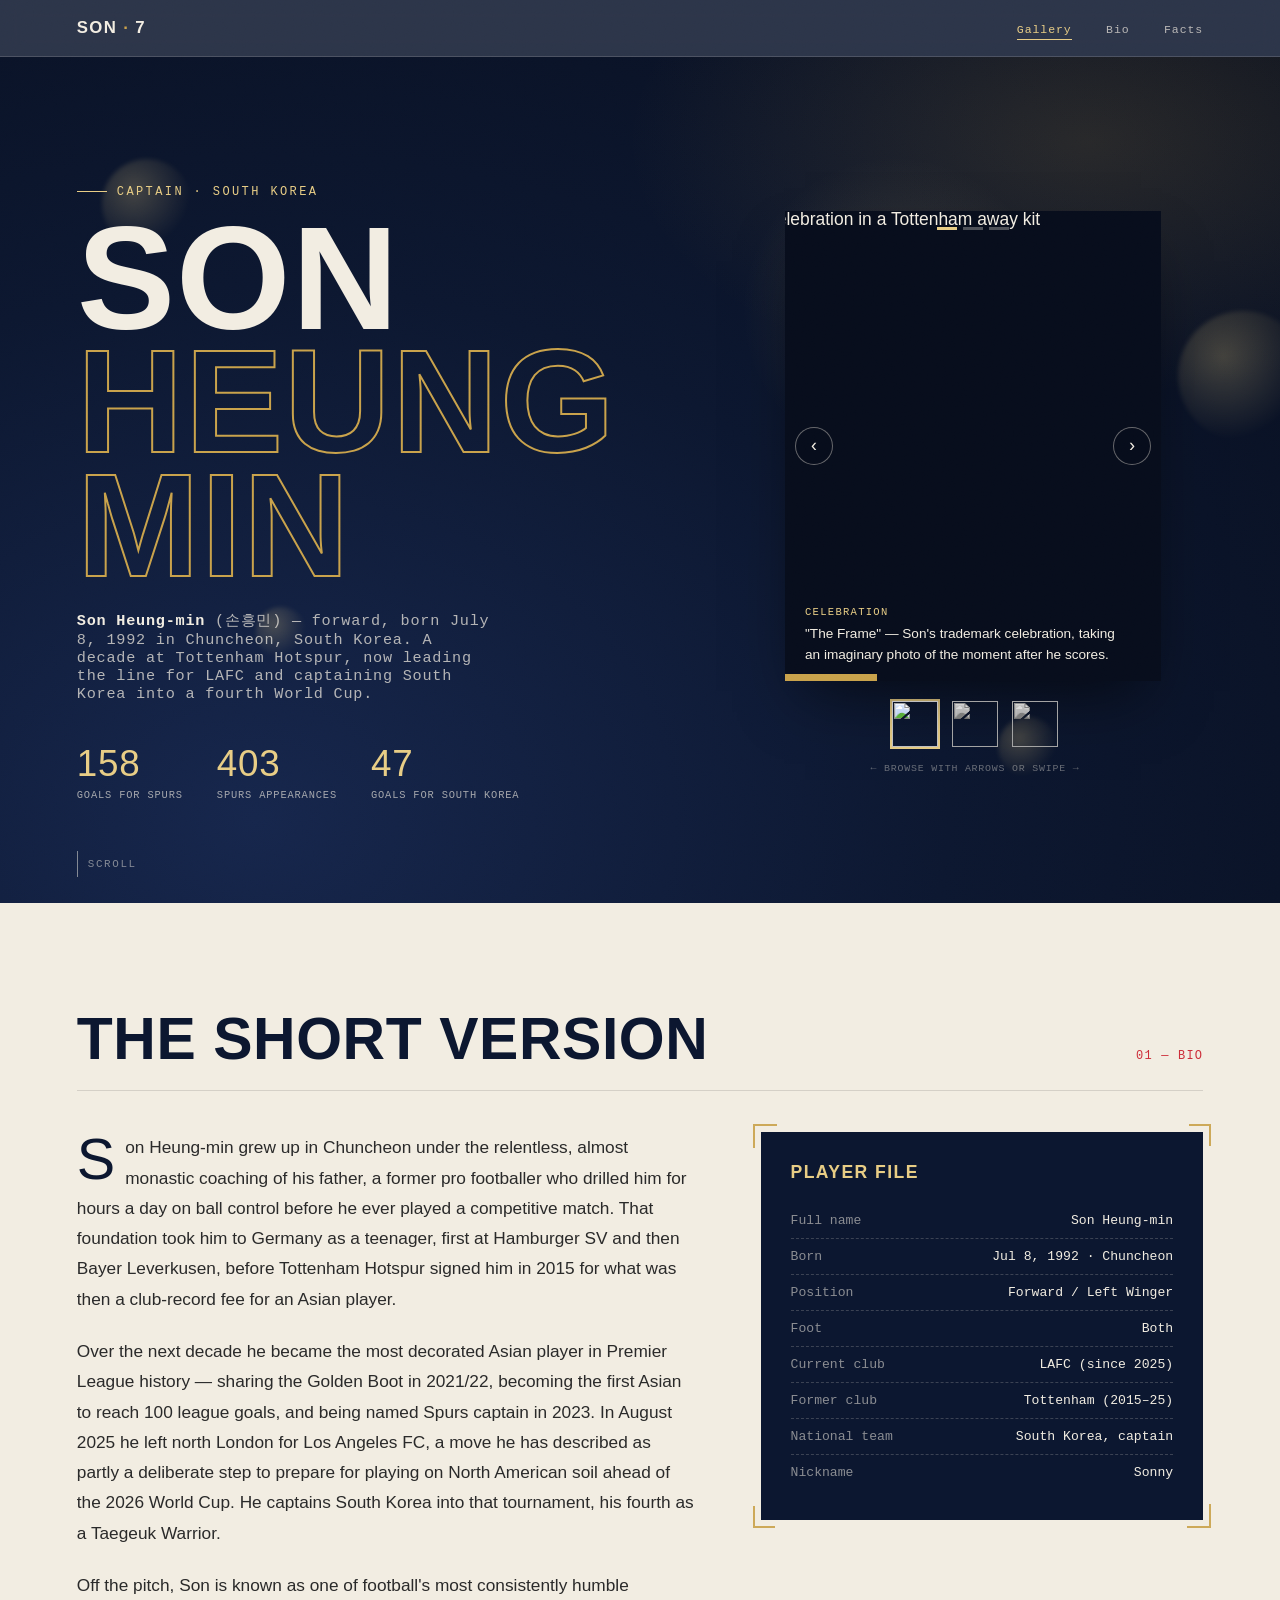
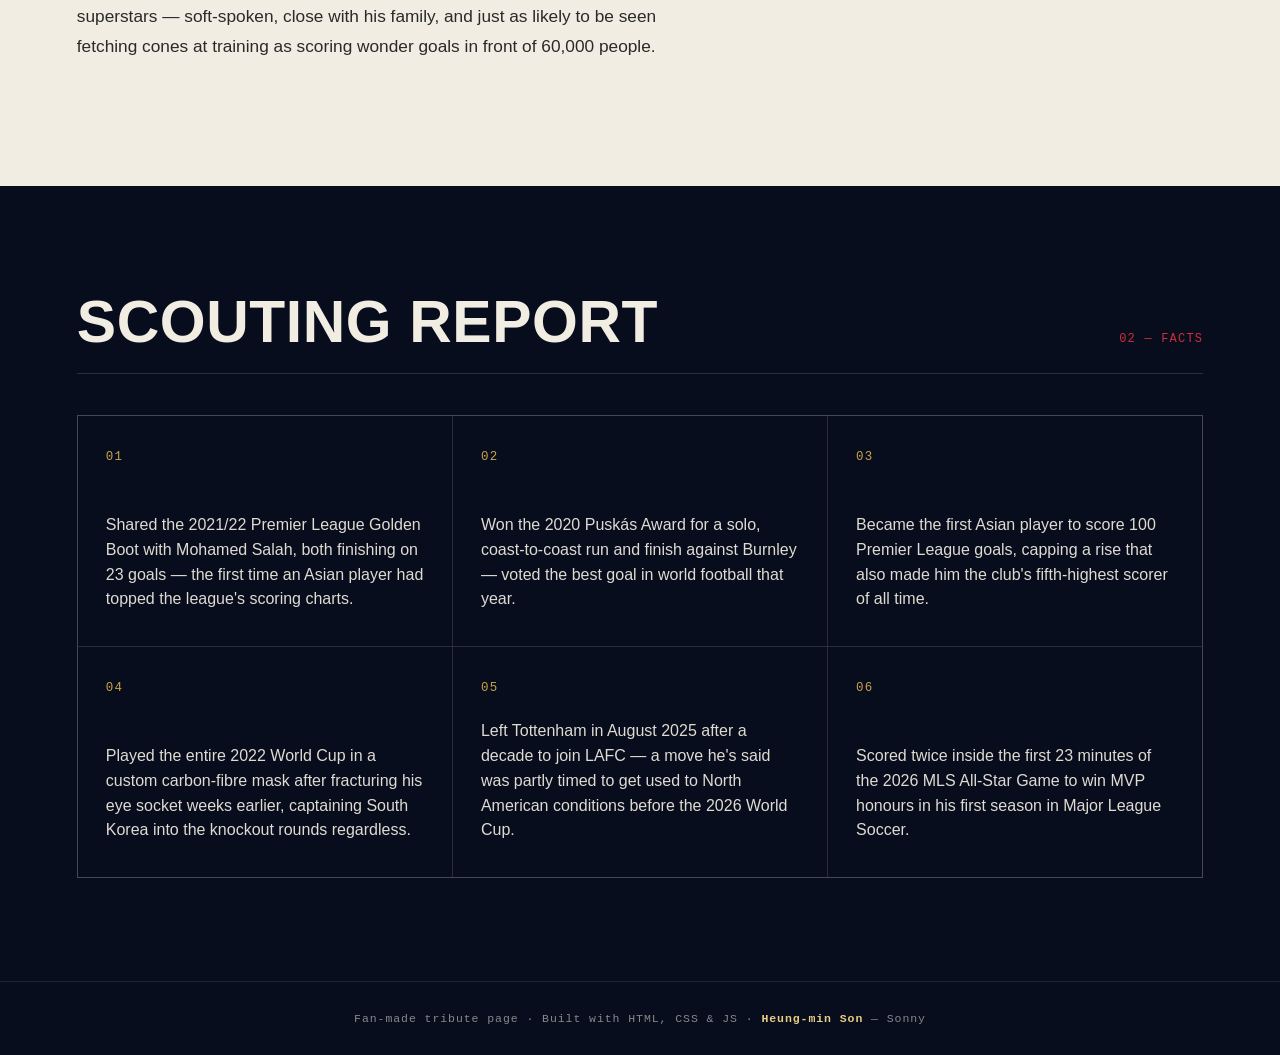
==== fanpage.html @ fafc3a37 "Add files via upload" ====
<!DOCTYPE html>
<html lang="en">
<head>
<meta charset="UTF-8">
<meta name="viewport" content="width=device-width, initial-scale=1.0">
<title>Son Heung-min — Sonny</title>
<style>
  :root{
    --navy: #0c1730;
    --navy-deep: #070d1c;
    --navy-mid: #101f42;
    --ink: #12131a;
    --cream: #f2ede2;
    --gold: #c9a24b;
    --gold-bright: #e8cd85;
    --red: #cd2e3a;
    --line: rgba(242,237,226,0.16);
    --ease: cubic-bezier(.22,.8,.28,1);
  }

  * { box-sizing: border-box; }
  html { scroll-behavior: smooth; }

  body{
    margin:0;
    background: var(--cream);
    color: var(--ink);
    font-family: -apple-system, BlinkMacSystemFont, 'Segoe UI', Roboto, Helvetica, Arial, sans-serif;
    -webkit-font-smoothing: antialiased;
    overflow-x: hidden;
  }

  h1, h2, h3{
    font-family: 'Arial Narrow', Arial, sans-serif;
    text-transform: uppercase;
    letter-spacing: 0.01em;
    margin: 0;
  }

  .display{ font-family: 'Arial Black', Impact, 'Haettenschweiler', sans-serif; }
  .mono{ font-family: 'Courier New', Courier, monospace; }

  a { color: inherit; }
  button{ font-family: inherit; }

  /* ---------- film grain (ties to the "photograph" theme) ---------- */
  .grain{
    position: fixed;
    inset: -60px;
    z-index: 200;
    pointer-events: none;
    opacity: 0.045;
    mix-blend-mode: overlay;
    background-image: url("data:image/svg+xml;utf8,<svg xmlns='http://www.w3.org/2000/svg' width='140' height='140'><filter id='n'><feTurbulence type='fractalNoise' baseFrequency='0.9' numOctaves='2' stitchTiles='stitch'/></filter><rect width='100%25' height='100%25' filter='url(%23n)'/></svg>");
    animation: grainShift 0.7s steps(4) infinite;
  }
  @keyframes grainShift{
    0%{ transform: translate(0,0); }
    25%{ transform: translate(-2%,1%); }
    50%{ transform: translate(1%,-2%); }
    75%{ transform: translate(-1%,2%); }
    100%{ transform: translate(0,0); }
  }

  /* ---------- scroll progress (touchline) ---------- */
  .progress{
    position: fixed;
    top: 0; left: 0;
    height: 3px;
    width: 0%;
    background: linear-gradient(90deg, var(--gold), var(--gold-bright));
    z-index: 300;
    transition: width .08s linear;
  }

  /* ---------- corner frame motif (signature element) ---------- */
  .framed{ position: relative; }
  .framed::before,
  .framed::after,
  .framed .fc-tr, .framed .fc-bl{
    content: "";
    position: absolute;
    width: 22px;
    height: 22px;
    border: 2px solid var(--gold);
    opacity: 0.9;
    transition: width .3s var(--ease), height .3s var(--ease), border-color .3s ease;
  }
  .framed::before{ top:-8px; left:-8px; border-right:none; border-bottom:none; }
  .framed::after{ bottom:-8px; right:-8px; border-left:none; border-top:none; }
  .framed .fc-tr{ top:-8px; right:-8px; border-left:none; border-bottom:none; }
  .framed .fc-bl{ bottom:-8px; left:-8px; border-right:none; border-top:none; }
  .framed:hover::before, .framed:hover::after,
  .framed:hover .fc-tr, .framed:hover .fc-bl{
    width: 30px; height: 30px; border-color: var(--gold-bright);
  }

  /* ---------- reveal-on-scroll ---------- */
  .reveal{
    opacity: 0;
    transform: translateY(28px);
    transition: opacity .8s var(--ease), transform .8s var(--ease);
  }
  .reveal.in-view{ opacity: 1; transform: translateY(0); }

  /* ---------- nav ---------- */
  .topnav{
    position: sticky;
    top: 0;
    z-index: 60;
    display: flex;
    justify-content: space-between;
    align-items: center;
    padding: 18px 6vw;
    background: rgba(12,23,48,0.86);
    backdrop-filter: blur(10px);
    color: var(--cream);
    border-bottom: 1px solid var(--line);
    transition: background .3s ease, padding .3s ease;
  }
  .topnav .brand{
    font-family:'Arial Narrow', Arial, sans-serif;
    font-weight: 600;
    font-size: 1.05rem;
    letter-spacing: 0.08em;
  }
  .brand .num{ color: var(--gold); }
  .topnav nav a{
    position: relative;
    text-decoration:none;
    font-family:'Courier New', Courier, monospace;
    font-size: 0.72rem;
    letter-spacing: 0.08em;
    margin-left: 30px;
    color: var(--cream);
    opacity: 0.7;
    padding-bottom: 4px;
    transition: opacity .2s;
  }
  .topnav nav a::after{
    content:"";
    position:absolute;
    left:0; bottom:0;
    width: 0%;
    height: 1px;
    background: var(--gold-bright);
    transition: width .25s var(--ease);
  }
  .topnav nav a:hover{ opacity: 1; }
  .topnav nav a:hover::after{ width: 100%; }
  .topnav nav a.active{ opacity: 1; color: var(--gold-bright); }
  .topnav nav a.active::after{ width: 100%; }

  /* ---------- hero ---------- */
  .hero{
    position: relative;
    background:
      radial-gradient(60% 50% at 85% 10%, rgba(201,162,75,0.16), transparent 60%),
      radial-gradient(120% 140% at 20% 90%, #16264c 0%, var(--navy) 45%, var(--navy-deep) 100%);
    color: var(--cream);
    padding: 6vw 6vw 4vw;
    overflow: hidden;
    min-height: 94vh;
    display: flex;
    align-items: center;
    perspective: 1000px;
  }
  .hero-spotlight{
    position: absolute;
    inset: 0;
    background: radial-gradient(280px circle at var(--mx,70%) var(--my,30%), rgba(232,205,133,0.14), transparent 55%);
    pointer-events: none;
    transition: background .1s linear;
  }
  .bokeh{
    position: absolute;
    border-radius: 50%;
    filter: blur(2px);
    background: radial-gradient(circle at 35% 35%, rgba(232,205,133,0.5), rgba(232,205,133,0) 70%);
    opacity: 0.5;
    animation: drift 14s ease-in-out infinite;
    pointer-events: none;
  }
  .bokeh.b1{ width: 90px; height: 90px; top: 12%; left: 8%; animation-duration: 16s; }
  .bokeh.b2{ width: 50px; height: 50px; top: 65%; left: 20%; animation-duration: 12s; animation-delay: -4s; }
  .bokeh.b3{ width: 130px; height: 130px; top: 30%; left: 92%; animation-duration: 20s; animation-delay: -8s; }
  .bokeh.b4{ width: 60px; height: 60px; top: 78%; left: 78%; animation-duration: 15s; animation-delay: -2s; }
  @keyframes drift{
    0%, 100%{ transform: translate(0,0); }
    50%{ transform: translate(18px, -24px); }
  }

  .hero-grid{
    position: relative;
    width: 100%;
    display: grid;
    grid-template-columns: 1.15fr 0.85fr;
    gap: 4vw;
    align-items: center;
    z-index: 2;
  }
  .eyebrow{
    font-family:'Courier New', Courier, monospace;
    font-size: 0.75rem;
    letter-spacing: 0.2em;
    color: var(--gold-bright);
    margin-bottom: 18px;
    display: flex;
    align-items: center;
    gap: 10px;
    opacity: 0;
    animation: fadeUp .7s var(--ease) .1s forwards;
  }
  .eyebrow::before{ content:""; width: 30px; height: 1px; background: var(--gold-bright); }

  .hero-title-wrap{ perspective: 800px; }
  .hero h1{
    font-family: 'Arial Black', Impact, 'Haettenschweiler', sans-serif;
    font-size: clamp(4.4rem, 11.5vw, 9.8rem);
    line-height: 0.84;
    letter-spacing: 0.01em;
    text-transform: uppercase;
    color: var(--cream);
  }
  .hero h1 .outline{ color: transparent; -webkit-text-stroke: 2px var(--gold); display:block; }
  .letter{
    display: inline-block;
    opacity: 0;
    transform: translateY(48px) rotateX(50deg);
    animation: riseIn .8s var(--ease) forwards;
    animation-delay: calc(var(--i) * 0.045s + 0.15s);
    transform-origin: bottom;
  }
  @keyframes riseIn{
    to{ opacity: 1; transform: translateY(0) rotateX(0); }
  }
  @keyframes fadeUp{
    from{ opacity:0; transform: translateY(16px); }
    to{ opacity:1; transform: translateY(0); }
  }

  .hero .full-name{
    margin-top: 22px;
    font-family:'Courier New', Courier, monospace;
    font-size: 0.95rem;
    letter-spacing: 0.05em;
    color: rgba(242,237,226,0.72);
    max-width: 46ch;
    opacity: 0;
    animation: fadeUp .7s var(--ease) .75s forwards;
  }
  .hero .full-name b{ color: var(--cream); font-weight: 600; }

  .hero-stats{
    display:flex;
    gap: 34px;
    margin-top: 40px;
    flex-wrap: wrap;
    opacity: 0;
    animation: fadeUp .7s var(--ease) .9s forwards;
  }
  .hero-stats div{ display:flex; flex-direction:column; }
  .hero-stats .n{
    font-family:'Arial Black', Impact, 'Haettenschweiler', sans-serif;
    font-size: 2.3rem;
    color: var(--gold-bright);
    letter-spacing: 0.02em;
  }
  .hero-stats .l{
    font-family:'Courier New', Courier, monospace;
    font-size: 0.65rem;
    letter-spacing: 0.08em;
    opacity: 0.65;
    margin-top: 4px;
  }

  /* ---------- hero interactive gallery (replaces the static frame) ---------- */
  .hero-gallery{
    position: relative;
    justify-self: center;
    width: 100%;
    max-width: 380px;
    opacity: 0;
    animation: fadeUp .9s var(--ease) .35s forwards;
    transition: transform .15s ease-out;
    transform-style: preserve-3d;
    will-change: transform;
  }
  .viewer{
    position: relative;
    background: var(--navy-deep);
    aspect-ratio: 4/5;
    max-height: 470px;
    overflow: hidden;
    box-shadow: 0 30px 60px -20px rgba(0,0,0,0.6);
  }
  .viewer img{
    position:absolute;
    inset:0;
    width:100%;
    height:100%;
    object-fit: cover;
    opacity: 0;
    transform: scale(1.12);
    transition: opacity .6s var(--ease), transform 8s linear;
  }
  .viewer img.active{ opacity: 1; transform: scale(1); }
  .viewer img.active.ken{ transform: scale(1.09); }
  .viewer-caption{
    position:absolute;
    left:0; right:0; bottom:0;
    padding: 18px 20px 16px;
    background: linear-gradient(to top, rgba(7,13,28,0.94), transparent);
    color: var(--cream);
  }
  .viewer-caption .vc-tag{ font-family:'Courier New', Courier, monospace; font-size: 0.66rem; letter-spacing: 0.12em; color: var(--gold-bright); text-transform: uppercase; display:block; opacity:0; transform: translateY(6px); transition: opacity .4s ease, transform .4s ease; }
  .viewer-caption p{ margin: 6px 0 0; font-size: 0.85rem; max-width: 42ch; line-height: 1.5; opacity:0; transform: translateY(6px); transition: opacity .4s ease .05s, transform .4s ease .05s; }
  .viewer-caption.show .vc-tag, .viewer-caption.show p{ opacity:1; transform: translateY(0); }
  .viewer-nav{ position:absolute; top: 50%; transform: translateY(-50%); width: 100%; display:flex; justify-content: space-between; padding: 0 10px; pointer-events:none; }
  .viewer-nav button{
    pointer-events:all; width: 38px; height: 38px; border-radius: 50%;
    border: 1px solid rgba(242,237,226,0.4); background: rgba(7,13,28,0.45); color: var(--cream);
    font-family:'Courier New', Courier, monospace; cursor: pointer; font-size: 1.1rem;
    transition: background .25s ease, border-color .25s ease, transform .25s var(--ease);
  }
  .viewer-nav button:hover{ background: var(--gold); border-color: var(--gold); color: var(--navy-deep); transform: scale(1.08); }
  .viewer-nav button:active{ transform: scale(0.94); }

  .progress-dots{ position:absolute; top: 16px; left: 50%; transform: translateX(-50%); display:flex; gap: 6px; z-index: 3; }
  .progress-dots span{ width: 20px; height: 3px; background: rgba(242,237,226,0.3); overflow:hidden; position:relative; }
  .progress-dots span::after{ content:""; position:absolute; inset:0; background: var(--gold-bright); transform: scaleX(0); transform-origin: left; transition: transform .3s ease; }
  .progress-dots span.active::after{ transform: scaleX(1); }

  .hero-tag{
    position:absolute;
    bottom: -16px;
    left: -8px;
    background: var(--gold);
    color: var(--navy-deep);
    font-family:'Courier New', Courier, monospace;
    font-size: 0.62rem;
    letter-spacing: 0.06em;
    padding: 6px 11px;
    font-weight: 600;
    z-index: 3;
  }

  .thumb-rail{ display:flex; flex-direction: row; justify-content:center; gap: 10px; margin-top: 18px; }
  .thumb{
    padding: 0;
    border: 2px solid transparent;
    background: none;
    cursor: pointer;
    line-height: 0;
    transition: border-color .25s ease, transform .25s var(--ease);
  }
  .thumb:hover{ transform: translateY(-2px); }
  .thumb img{ width: 46px; height: 46px; object-fit: cover; display:block; filter: grayscale(1) brightness(0.85); transition: filter .3s ease; }
  .thumb.active{ border-color: var(--gold-bright); }
  .thumb.active img{ filter: grayscale(0) brightness(1); }

  .gallery-hint{
    margin-top: 14px;
    text-align:center;
    font-family:'Courier New', Courier, monospace;
    font-size: 0.62rem;
    letter-spacing: 0.08em;
    color: rgba(242,237,226,0.4);
  }
  .gallery-hint .arrow{ display:inline-block; animation: nudge 1.6s ease-in-out infinite; }
  @keyframes nudge{ 0%,100%{ transform: translateX(0);} 50%{ transform: translateX(5px);} }

  .scroll-cue{
    position:absolute;
    left: 6vw;
    bottom: 26px;
    font-family:'Courier New', Courier, monospace;
    font-size: 0.68rem;
    letter-spacing: 0.15em;
    color: rgba(242,237,226,0.5);
    display:flex;
    align-items:center;
    gap:10px;
    z-index: 2;
  }
  .scroll-cue .bar{ width: 1px; height: 26px; background: rgba(242,237,226,0.5); animation: cue 1.8s ease-in-out infinite; }
  @keyframes cue{
    0%,100%{ transform: scaleY(0.4); opacity: 0.3; transform-origin: top;}
    50%{ transform: scaleY(1); opacity: 0.9; transform-origin: top;}
  }

  /* ---------- section shell ---------- */
  section{ padding: 8vw 6vw; }
  .section-head{
    display:flex;
    align-items:baseline;
    justify-content: space-between;
    margin-bottom: 3.2vw;
    border-bottom: 1px solid rgba(0,0,0,0.12);
    padding-bottom: 18px;
    flex-wrap: wrap;
    gap: 10px;
  }
  .section-head h2{
    font-family: 'Arial Black', Impact, 'Haettenschweiler', sans-serif;
    font-size: clamp(2.2rem, 4.6vw, 3.8rem);
    color: var(--navy);
    letter-spacing: 0.01em;
  }
  .section-index{
    font-family:'Courier New', Courier, monospace;
    font-size: 0.75rem;
    color: var(--red);
    letter-spacing: 0.1em;
  }

  /* ---------- bio ---------- */
  .bio{ background: var(--cream); }
  .bio-grid{ display:grid; grid-template-columns: 1.4fr 1fr; gap: 5vw; }
  .bio-copy p{ font-size: 1.08rem; line-height: 1.75; color: #2a2a2a; margin: 0 0 1.3em; }
  .bio-copy p:first-of-type::first-letter{
    font-family:'Arial Black', Impact, 'Haettenschweiler', sans-serif;
    font-size: 3.6rem;
    float: left;
    line-height: 0.75;
    padding-right: 10px;
    padding-top: 6px;
    color: var(--navy);
  }
  .id-card{
    background: var(--navy);
    color: var(--cream);
    padding: 30px;
    align-self: start;
    font-family:'Courier New', Courier, monospace;
    transition: transform .35s var(--ease), box-shadow .35s var(--ease);
  }
  .id-card:hover{ transform: translateY(-4px); box-shadow: 0 24px 40px -20px rgba(12,23,48,0.5); }
  .id-card h3{ font-family:'Arial Narrow', Arial, sans-serif; color: var(--gold-bright); font-size: 1.1rem; margin-bottom: 20px; letter-spacing: 0.08em; }
  .id-row{ display:flex; justify-content: space-between; padding: 10px 0; border-bottom: 1px dashed rgba(242,237,226,0.2); font-size: 0.82rem; transition: padding-left .2s ease; }
  .id-row:hover{ padding-left: 6px; }
  .id-row:last-child{ border-bottom:none; }
  .id-row span:first-child{ opacity: 0.55; }
  .id-row span:last-child{ text-align:right; }

  /* ---------- facts ---------- */
  .facts{ background: var(--navy-deep); color: var(--cream); }
  .facts .section-head{ border-bottom-color: rgba(242,237,226,0.15); }
  .facts .section-head h2{ color: var(--cream); }
  .fact-grid{ display:grid; grid-template-columns: repeat(3, 1fr); gap: 1px; background: rgba(242,237,226,0.14); border: 1px solid rgba(242,237,226,0.14); }
  .fact-card{
    position: relative;
    background: var(--navy-deep);
    padding: 34px 28px;
    min-height: 230px;
    display:flex;
    flex-direction: column;
    justify-content: space-between;
    transition: background .35s ease, transform .35s var(--ease);
    overflow: hidden;
  }
  .fact-card::before{
    content:"";
    position:absolute;
    inset: 0;
    background: radial-gradient(220px circle at var(--fx,50%) var(--fy,50%), rgba(201,162,75,0.14), transparent 60%);
    opacity: 0;
    transition: opacity .3s ease;
  }
  .fact-card:hover{ background: #0f1c3c; transform: translateY(-6px); }
  .fact-card:hover::before{ opacity: 1; }
  .fact-card .fnum{ font-family:'Courier New', Courier, monospace; color: var(--gold); font-size: 0.78rem; letter-spacing: 0.1em; position:relative; }
  .fact-card p{ font-size: 1rem; line-height: 1.55; margin: 18px 0 0; color: rgba(242,237,226,0.92); position:relative; }

  /* ---------- footer ---------- */
  footer{ background: var(--navy-deep); color: rgba(242,237,226,0.55); text-align:center; padding: 30px 6vw; font-family:'Courier New', Courier, monospace; font-size: 0.72rem; letter-spacing: 0.08em; border-top: 1px solid rgba(242,237,226,0.1); }
  footer b{ color: var(--gold-bright); }

  /* ---------- responsive ---------- */
  @media (max-width: 900px){
    .hero-grid{ grid-template-columns: 1fr; }
    .hero-gallery{ order: -1; max-width: 320px; }
    .bio-grid{ grid-template-columns: 1fr; }
    .fact-grid{ grid-template-columns: 1fr; }
    .topnav nav{ display:none; }
  }

  @media (prefers-reduced-motion: reduce){
    *{ animation: none !important; transition: none !important; }
    .letter, .eyebrow, .full-name, .hero-stats, .hero-gallery{ opacity: 1 !important; transform: none !important; }
    .grain{ display: none; }
  }

  :focus-visible{ outline: 2px solid var(--gold); outline-offset: 3px; }
</style>
</head>
<body>

<div class="grain" aria-hidden="true"></div>
<div class="progress" id="progressBar" aria-hidden="true"></div>

<div class="topnav">
  <div class="brand">SON <span class="num">·</span> 7</div>
  <nav>
    <a href="#hero" data-section="hero">Gallery</a>
    <a href="#bio" data-section="bio">Bio</a>
    <a href="#facts" data-section="facts">Facts</a>
  </nav>
</div>

<header class="hero" id="hero">
  <div class="hero-spotlight" id="spotlight"></div>
  <div class="bokeh b1"></div>
  <div class="bokeh b2"></div>
  <div class="bokeh b3"></div>
  <div class="bokeh b4"></div>

  <div class="hero-grid">
    <div>
      <div class="eyebrow">CAPTAIN · SOUTH KOREA</div>
      <div class="hero-title-wrap">
        <h1>
          <span class="line1" id="line1"></span>
          <span class="outline line2" id="line2"></span>
        </h1>
      </div>
      <p class="full-name"><b>Son Heung-min</b> (손흥민) — forward, born July 8, 1992 in Chuncheon, South Korea. A decade at Tottenham Hotspur, now leading the line for LAFC and captaining South Korea into a fourth World Cup.</p>
      <div class="hero-stats">
        <div><span class="n mono" data-count="169">0</span><span class="l">GOALS FOR SPURS</span></div>
        <div><span class="n mono" data-count="431">0</span><span class="l">SPURS APPEARANCES</span></div>
        <div><span class="n mono" data-count="51">0</span><span class="l">GOALS FOR SOUTH KOREA</span></div>
      </div>
    </div>

    <div class="hero-gallery" id="heroPhoto">
      <div class="viewer framed" id="viewer">
        <span class="fc-tr"></span><span class="fc-bl"></span>
        <div class="progress-dots" id="dots">
          <span class="active"></span><span></span><span></span>
        </div>
        <img class="active ken" src="images/son-frame-celebration.png" alt="Son Heung-min performing his hand-framing goal celebration in a Tottenham away kit" data-index="0">
        <img src="images/son-korea-mask.png" alt="Son Heung-min wearing a black protective mask in a South Korea kit" data-index="1">
        <img src="images/son-club-portrait.png" alt="Studio portrait of Son Heung-min in a Tottenham home kit" data-index="2">
        <div class="viewer-caption show" id="captionBox">
          <span class="vc-tag mono" id="capTag">Celebration</span>
          <p id="capText">"The Frame" — Son's trademark celebration, taking an imaginary photo of the moment after he scores.</p>
        </div>
        <div class="viewer-nav">
          <button id="prevBtn" aria-label="Previous photo">‹</button>
          <button id="nextBtn" aria-label="Next photo">›</button>
        </div>
        <div class="hero-tag">IN THE FRAME</div>
      </div>
      <div class="thumb-rail" id="thumbRail">
        <button class="thumb active" data-index="0" aria-label="Show celebration photo"><img src="images/son-frame-celebration.png" alt=""></button>
        <button class="thumb" data-index="1" aria-label="Show South Korea photo"><img src="images/son-korea-mask.png" alt=""></button>
        <button class="thumb" data-index="2" aria-label="Show Tottenham portrait"><img src="images/son-club-portrait.png" alt=""></button>
      </div>
      <div class="gallery-hint">← BROWSE WITH ARROWS OR SWIPE <span class="arrow">→</span></div>
    </div>
  </div>
  <div class="scroll-cue"><div class="bar"></div>SCROLL</div>
</header>

<section class="bio" id="bio">
  <div class="section-head reveal">
    <h2>The Short Version</h2>
    <span class="section-index mono">01 — BIO</span>
  </div>
  <div class="bio-grid">
    <div class="bio-copy">
      <p class="reveal">Son Heung-min grew up in Chuncheon under the relentless, almost monastic coaching of his father, a former pro footballer who drilled him for hours a day on ball control before he ever played a competitive match. That foundation took him to Germany as a teenager, first at Hamburger SV and then Bayer Leverkusen, before Tottenham Hotspur signed him in 2015 for what was then a club-record fee for an Asian player.</p>
      <p class="reveal">Over the next decade he became the most decorated Asian player in Premier League history — sharing the Golden Boot in 2021/22, becoming the first Asian to reach 100 league goals, and being named Spurs captain in 2023. In August 2025 he left north London for Los Angeles FC, a move he has described as partly a deliberate step to prepare for playing on North American soil ahead of the 2026 World Cup. He captains South Korea into that tournament, his fourth as a Taegeuk Warrior.</p>
      <p class="reveal">Off the pitch, Son is known as one of football's most consistently humble superstars — soft-spoken, close with his family, and just as likely to be seen fetching cones at training as scoring wonder goals in front of 60,000 people.</p>
    </div>
    <div class="id-card framed reveal">
      <span class="fc-tr"></span><span class="fc-bl"></span>
      <h3>Player File</h3>
      <div class="id-row"><span>Full name</span><span>Son Heung-min</span></div>
      <div class="id-row"><span>Born</span><span>Jul 8, 1992 · Chuncheon</span></div>
      <div class="id-row"><span>Position</span><span>Forward / Left Winger</span></div>
      <div class="id-row"><span>Foot</span><span>Both</span></div>
      <div class="id-row"><span>Current club</span><span>LAFC (since 2025)</span></div>
      <div class="id-row"><span>Former club</span><span>Tottenham (2015–25)</span></div>
      <div class="id-row"><span>National team</span><span>South Korea, captain</span></div>
      <div class="id-row"><span>Nickname</span><span>Sonny</span></div>
    </div>
  </div>
</section>

<section class="facts" id="facts">
  <div class="section-head reveal">
    <h2>Scouting Report</h2>
    <span class="section-index mono">02 — FACTS</span>
  </div>
  <div class="fact-grid">
    <div class="fact-card reveal">
      <span class="fnum">01</span>
      <p>Shared the 2021/22 Premier League Golden Boot with Mohamed Salah, both finishing on 23 goals — the first time an Asian player had topped the league's scoring charts.</p>
    </div>
    <div class="fact-card reveal">
      <span class="fnum">02</span>
      <p>Won the 2020 Puskás Award for a solo, coast-to-coast run and finish against Burnley — voted the best goal in world football that year.</p>
    </div>
    <div class="fact-card reveal">
      <span class="fnum">03</span>
      <p>Became the first Asian player to score 100 Premier League goals, capping a rise that also made him the club's fifth-highest scorer of all time.</p>
    </div>
    <div class="fact-card reveal">
      <span class="fnum">04</span>
      <p>Played the entire 2022 World Cup in a custom carbon-fibre mask after fracturing his eye socket weeks earlier, captaining South Korea into the knockout rounds regardless.</p>
    </div>
    <div class="fact-card reveal">
      <span class="fnum">05</span>
      <p>Left Tottenham in August 2025 after a decade to join LAFC — a move he's said was partly timed to get used to North American conditions before the 2026 World Cup.</p>
    </div>
    <div class="fact-card reveal">
      <span class="fnum">06</span>
      <p>Scored twice inside the first 23 minutes of the 2026 MLS All-Star Game to win MVP honours in his first season in Major League Soccer.</p>
    </div>
  </div>
</section>

<footer>
  Fan-made tribute page · Built with HTML, CSS &amp; JS · <b>Heung-min Son</b> — Sonny
</footer>

<script>
(function(){
  var reduceMotion = window.matchMedia('(prefers-reduced-motion: reduce)').matches;

  /* ---------- letter reveal for hero title ---------- */
  function buildLetters(el, text){
    var i = 0;
    text.split('').forEach(function(ch){
      var span = document.createElement('span');
      span.className = 'letter';
      span.style.setProperty('--i', i);
      span.textContent = ch === ' ' ? '\u00A0' : ch;
      el.appendChild(span);
      i++;
    });
  }
  buildLetters(document.getElementById('line1'), 'SON');
  buildLetters(document.getElementById('line2'), 'HEUNG MIN');

  /* ---------- scroll progress bar ---------- */
  var progressBar = document.getElementById('progressBar');
  function updateProgress(){
    var h = document.documentElement;
    var scrolled = (h.scrollTop) / (h.scrollHeight - h.clientHeight) * 100;
    progressBar.style.width = scrolled + '%';
  }
  document.addEventListener('scroll', function(){ requestAnimationFrame(updateProgress); }, {passive:true});

  /* ---------- hero spotlight + parallax tilt ---------- */
  var hero = document.getElementById('hero');
  var spotlight = document.getElementById('spotlight');
  var heroPhoto = document.getElementById('heroPhoto');
  var pointerFine = window.matchMedia('(pointer:fine)').matches;

  if(!reduceMotion && pointerFine){
    hero.addEventListener('mousemove', function(e){
      var r = hero.getBoundingClientRect();
      var x = ((e.clientX - r.left) / r.width) * 100;
      var y = ((e.clientY - r.top) / r.height) * 100;
      spotlight.style.setProperty('--mx', x + '%');
      spotlight.style.setProperty('--my', y + '%');

      var px = heroPhoto.getBoundingClientRect();
      var cx = (e.clientX - px.left - px.width/2) / px.width;
      var cy = (e.clientY - px.top - px.height/2) / px.height;
      var rotY = cx * 8;
      var rotX = cy * -8;
      heroPhoto.style.transform = 'rotateY(' + rotY + 'deg) rotateX(' + rotX + 'deg)';
    });
    hero.addEventListener('mouseleave', function(){
      heroPhoto.style.transform = 'rotateY(0deg) rotateX(0deg)';
    });
  }

  /* ---------- fact card cursor glow ---------- */
  document.querySelectorAll('.fact-card').forEach(function(card){
    card.addEventListener('mousemove', function(e){
      var r = card.getBoundingClientRect();
      card.style.setProperty('--fx', ((e.clientX - r.left) / r.width * 100) + '%');
      card.style.setProperty('--fy', ((e.clientY - r.top) / r.height * 100) + '%');
    });
  });

  /* ---------- animated stat counters ---------- */
  var counted = false;
  function animateCounters(){
    if(counted) return;
    counted = true;
    document.querySelectorAll('.hero-stats .n').forEach(function(el){
      var target = parseInt(el.dataset.count, 10);
      if(reduceMotion){ el.textContent = target; return; }
      var start = null;
      var duration = 1300;
      function step(ts){
        if(!start) start = ts;
        var progress = Math.min((ts - start) / duration, 1);
        var eased = 1 - Math.pow(1 - progress, 3);
        el.textContent = Math.floor(eased * target);
        if(progress < 1) requestAnimationFrame(step);
        else el.textContent = target;
      }
      requestAnimationFrame(step);
    });
  }
  setTimeout(animateCounters, 900);

  /* ---------- scroll reveal ---------- */
  var revealEls = document.querySelectorAll('.reveal');
  if('IntersectionObserver' in window){
    var io = new IntersectionObserver(function(entries){
      entries.forEach(function(entry){
        if(entry.isIntersecting){
          var delay = Array.prototype.indexOf.call(entry.target.parentNode.children, entry.target) * 60;
          entry.target.style.transitionDelay = Math.min(delay, 300) + 'ms';
          entry.target.classList.add('in-view');
          io.unobserve(entry.target);
        }
      });
    }, { threshold: 0.15 });
    revealEls.forEach(function(el){ io.observe(el); });
  } else {
    revealEls.forEach(function(el){ el.classList.add('in-view'); });
  }

  /* ---------- nav active section highlight ---------- */
  var navLinks = document.querySelectorAll('.topnav nav a');
  var sections = ['hero','bio','facts'].map(function(id){ return document.getElementById(id); });
  if('IntersectionObserver' in window){
    var navIo = new IntersectionObserver(function(entries){
      entries.forEach(function(entry){
        var link = document.querySelector('.topnav nav a[data-section="' + entry.target.id + '"]');
        if(entry.isIntersecting){
          navLinks.forEach(function(l){ l.classList.remove('active'); });
          if(link) link.classList.add('active');
        }
      });
    }, { threshold: 0.5 });
    sections.forEach(function(s){ if(s) navIo.observe(s); });
  }

  /* ---------- gallery (now embedded in the hero) ---------- */
  var images = Array.prototype.slice.call(document.querySelectorAll('#viewer img'));
  var thumbs = Array.prototype.slice.call(document.querySelectorAll('.thumb'));
  var dots = Array.prototype.slice.call(document.querySelectorAll('#dots span'));
  var capTag = document.getElementById('capTag');
  var capText = document.getElementById('capText');
  var captionBox = document.getElementById('captionBox');
  var prevBtn = document.getElementById('prevBtn');
  var nextBtn = document.getElementById('nextBtn');
  var current = 0;

  var captions = [
    { tag: 'Celebration', text: '"The Frame" — Son\u2019s trademark celebration, taking an imaginary photo of the moment after he scores.' },
    { tag: 'Country · 2022', text: 'A custom carbon-fibre mask, worn through the 2022 World Cup to protect a fractured eye socket while captaining South Korea.' },
    { tag: 'Club · Portrait', text: 'Ten seasons in a Tottenham shirt, from 2015 to 2025 \u2014 431 appearances and 169 goals in north London.' }
  ];

  function show(index){
    var next = (index + images.length) % images.length;
    if(next === current) return;
    current = next;

    images.forEach(function(img){
      var isActive = Number(img.dataset.index) === current;
      img.classList.toggle('active', isActive);
      if(isActive){
        img.classList.remove('ken');
        void img.offsetWidth;
        if(!reduceMotion) img.classList.add('ken');
      }
    });
    thumbs.forEach(function(t){ t.classList.toggle('active', Number(t.dataset.index) === current); });
    dots.forEach(function(d, i){ d.classList.toggle('active', i === current); });

    captionBox.classList.remove('show');
    setTimeout(function(){
      capTag.textContent = captions[current].tag;
      capText.textContent = captions[current].text;
      captionBox.classList.add('show');
    }, 200);
  }

  thumbs.forEach(function(t){ t.addEventListener('click', function(){ show(Number(t.dataset.index)); }); });
  prevBtn.addEventListener('click', function(){ show(current - 1); });
  nextBtn.addEventListener('click', function(){ show(current + 1); });

  document.addEventListener('keydown', function(e){
    if(e.key === 'ArrowRight') show(current + 1);
    if(e.key === 'ArrowLeft') show(current - 1);
  });

  var viewer = document.getElementById('viewer');
  var touchStartX = null;
  viewer.addEventListener('touchstart', function(e){ touchStartX = e.changedTouches[0].screenX; }, {passive:true});
  viewer.addEventListener('touchend', function(e){
    if(touchStartX === null) return;
    var dx = e.changedTouches[0].screenX - touchStartX;
    if(Math.abs(dx) > 40){ dx < 0 ? show(current + 1) : show(current - 1); }
    touchStartX = null;
  }, {passive:true});
})();
</script>

</body>
</html>
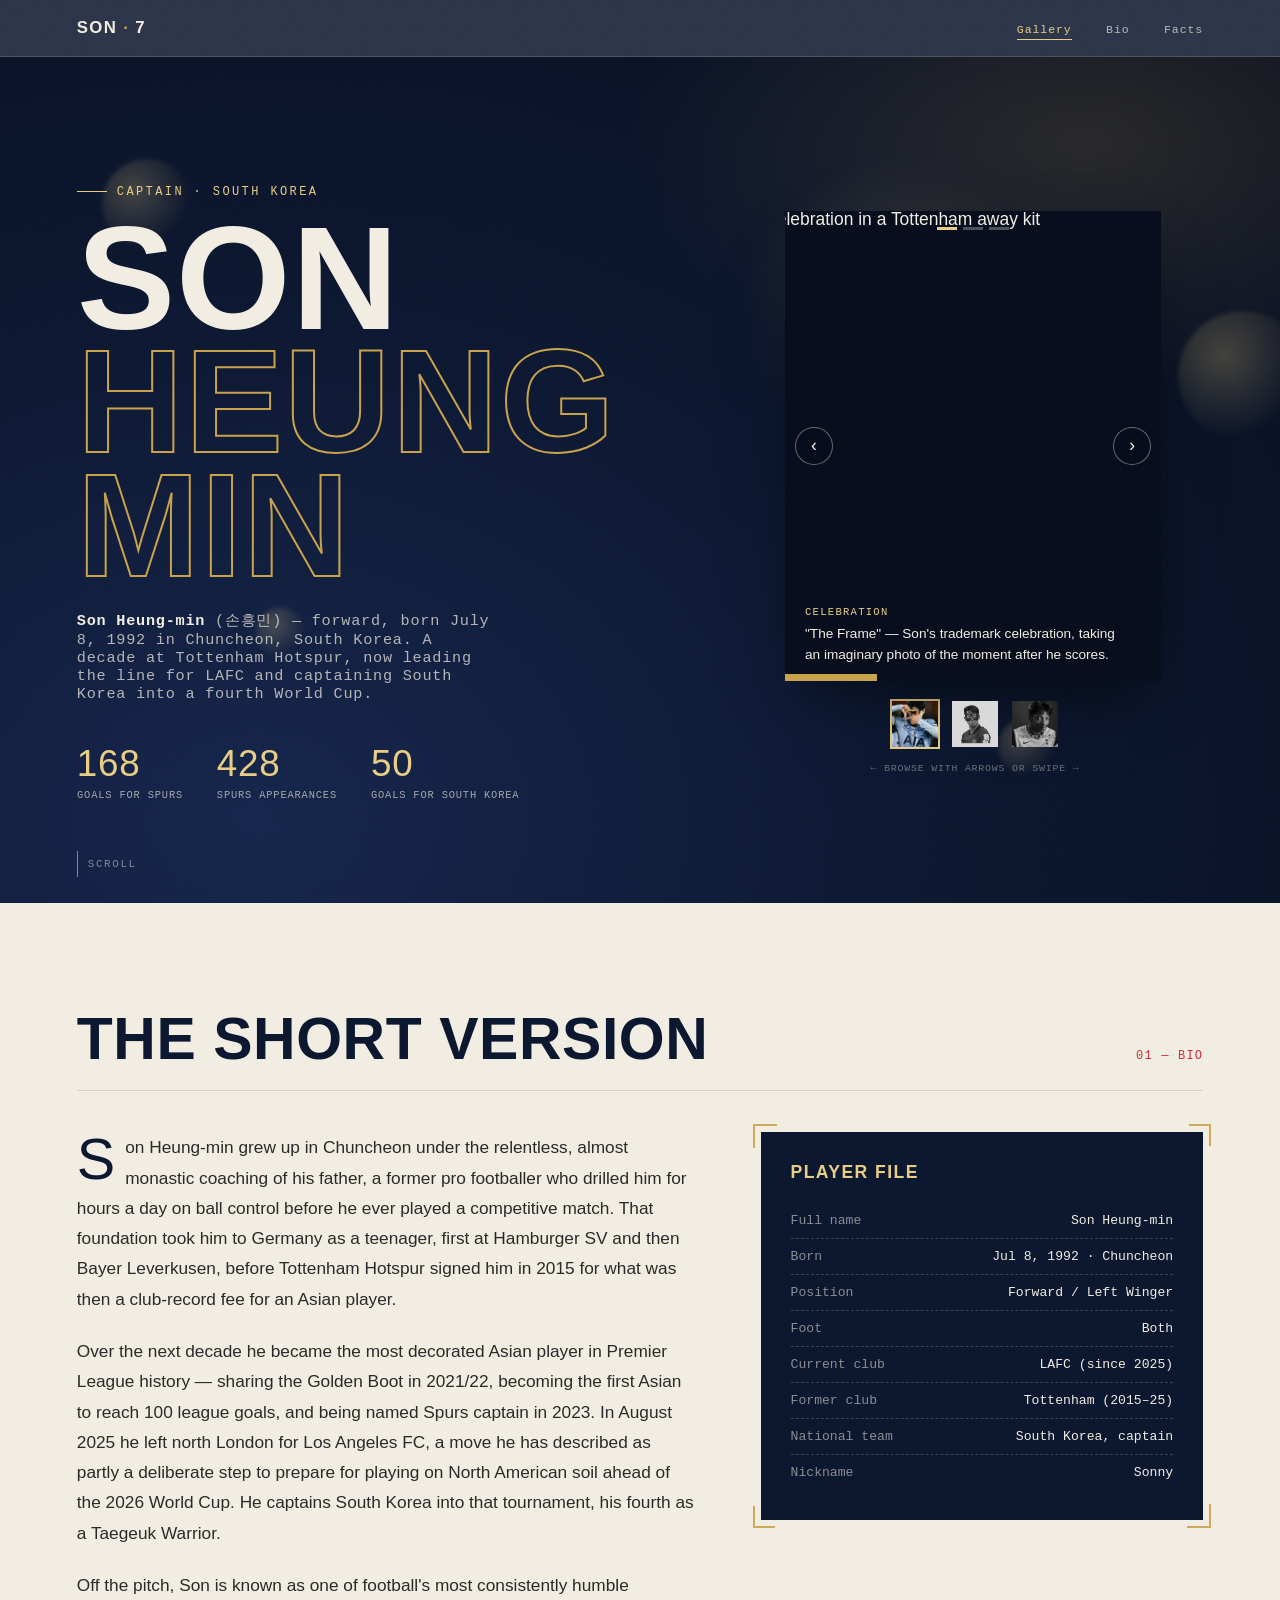
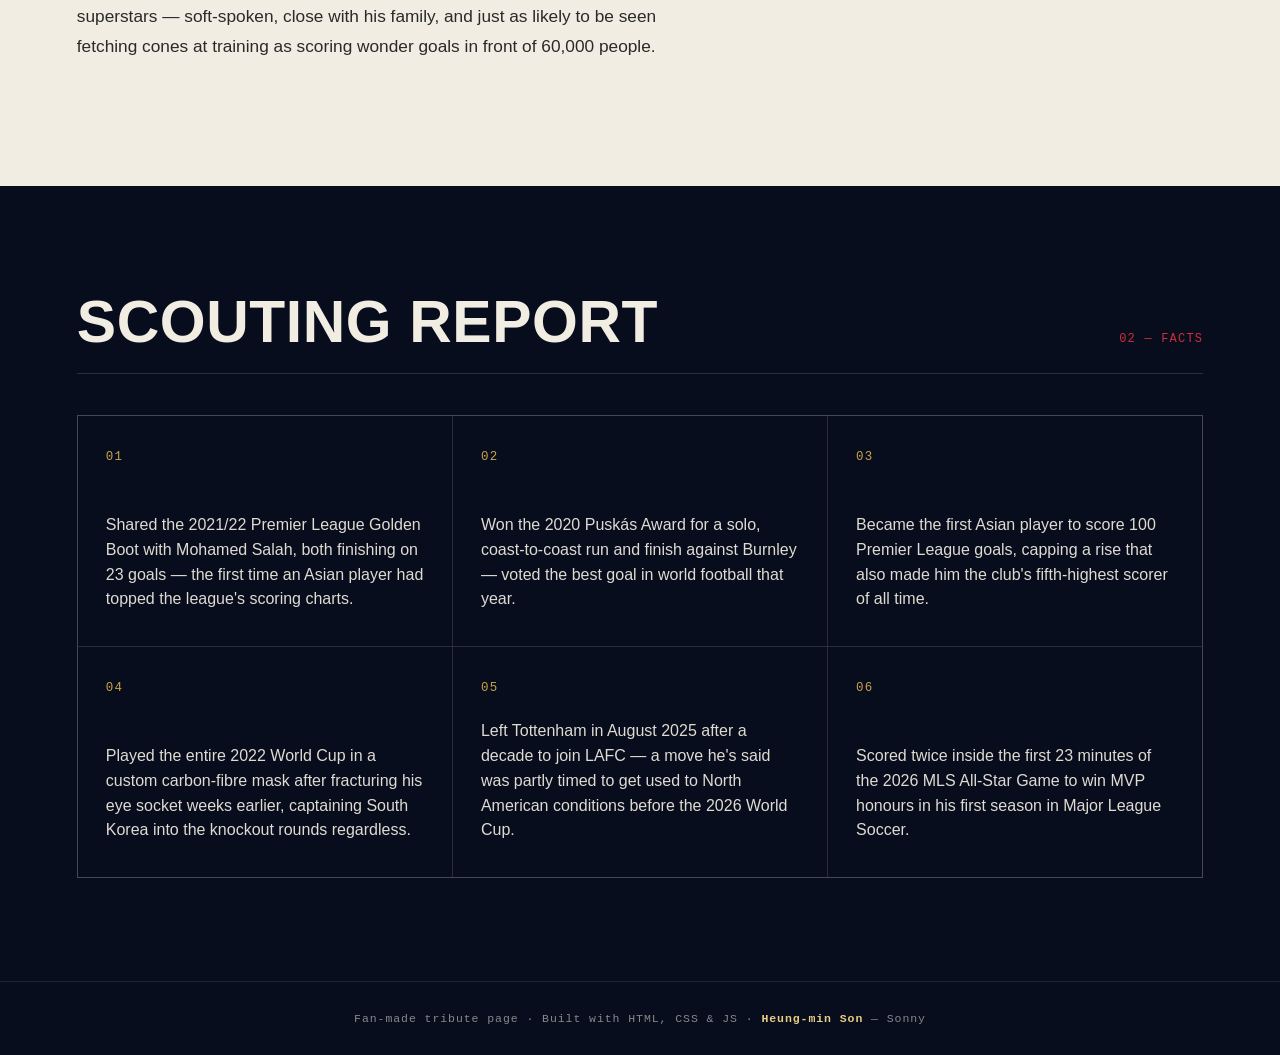
==== commit eace7922: "Changed path of images" ====
--- a/fanpage.html
+++ b/fanpage.html
@@ -552,9 +552,9 @@
         <div class="hero-tag">IN THE FRAME</div>
       </div>
       <div class="thumb-rail" id="thumbRail">
-        <button class="thumb active" data-index="0" aria-label="Show celebration photo"><img src="images/son-frame-celebration.png" alt=""></button>
-        <button class="thumb" data-index="1" aria-label="Show South Korea photo"><img src="images/son-korea-mask.png" alt=""></button>
-        <button class="thumb" data-index="2" aria-label="Show Tottenham portrait"><img src="images/son-club-portrait.png" alt=""></button>
+        <button class="thumb active" data-index="0" aria-label="Show celebration photo"><img src="son-frame-celebration.png" alt=""></button>
+        <button class="thumb" data-index="1" aria-label="Show South Korea photo"><img src="son-korea-mask.png" alt=""></button>
+        <button class="thumb" data-index="2" aria-label="Show Tottenham portrait"><img src="son-club-portrait.png" alt=""></button>
       </div>
       <div class="gallery-hint">← BROWSE WITH ARROWS OR SWIPE <span class="arrow">→</span></div>
     </div>
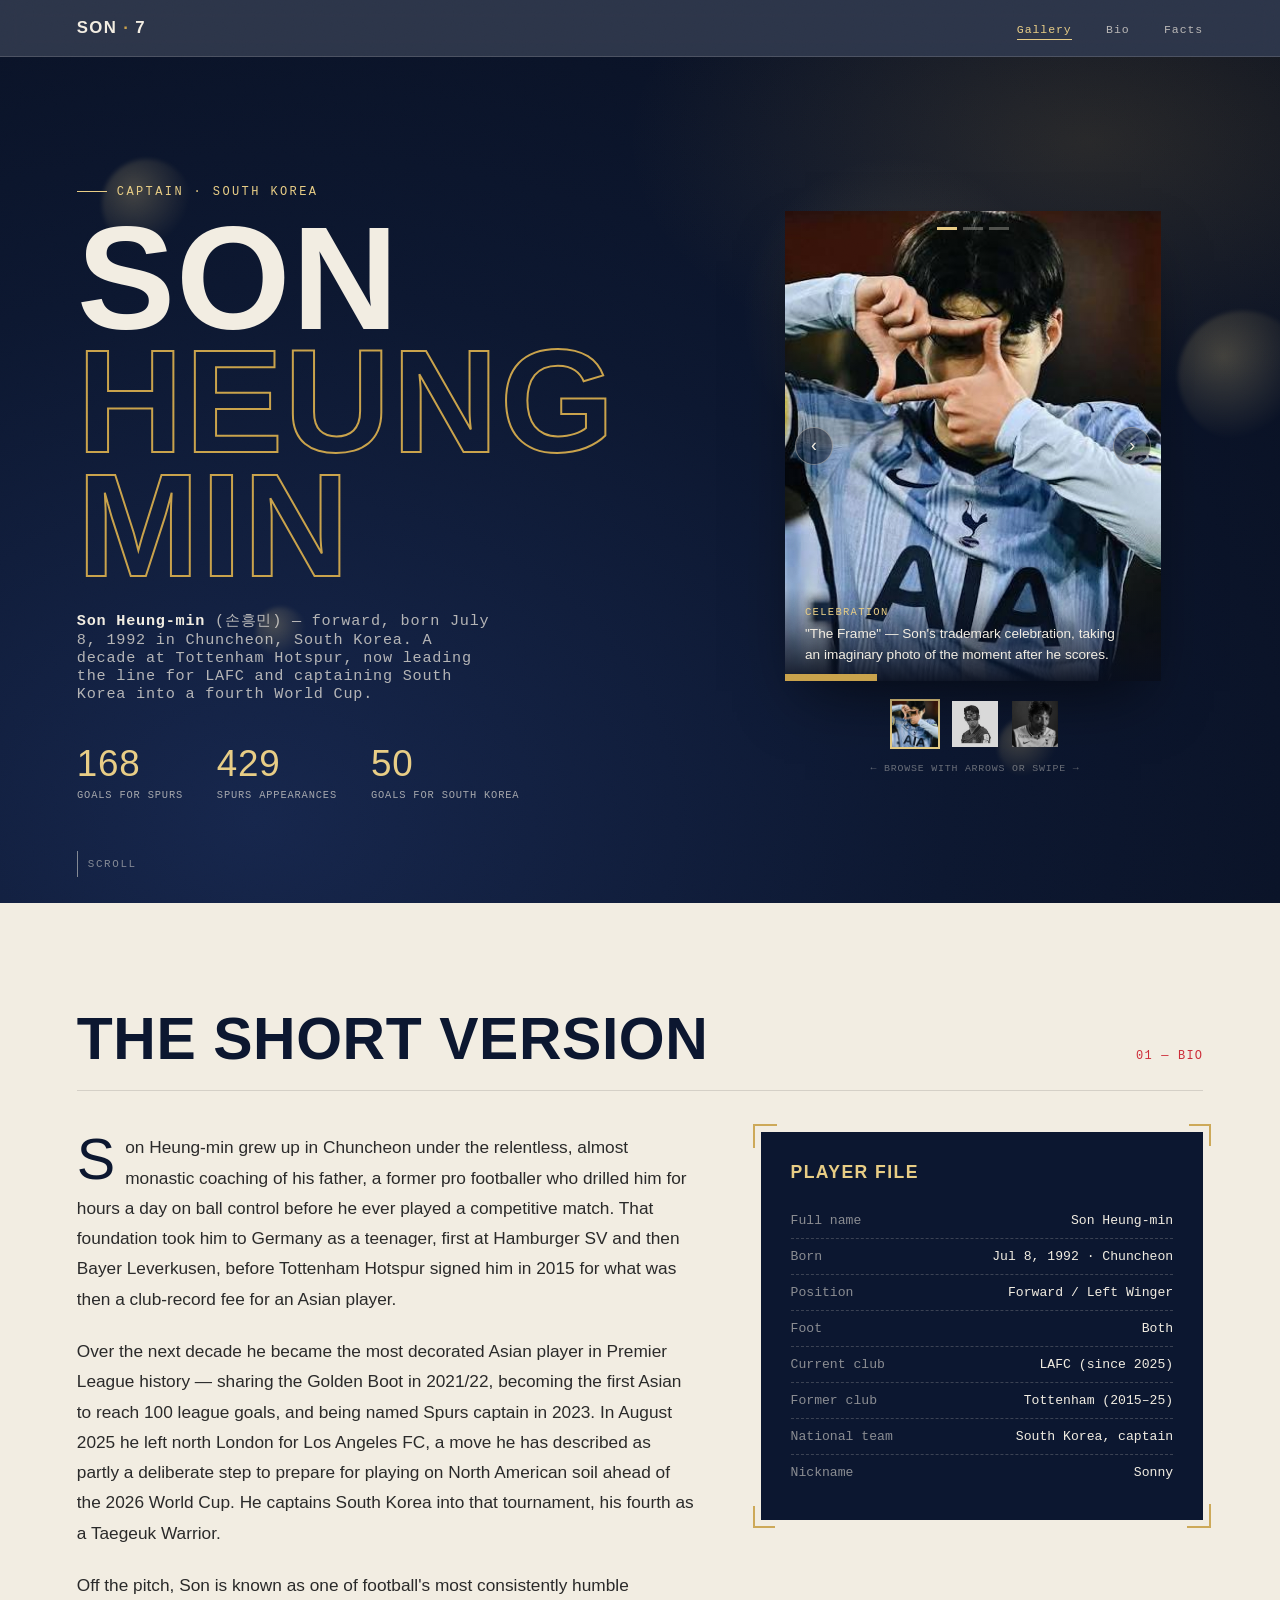
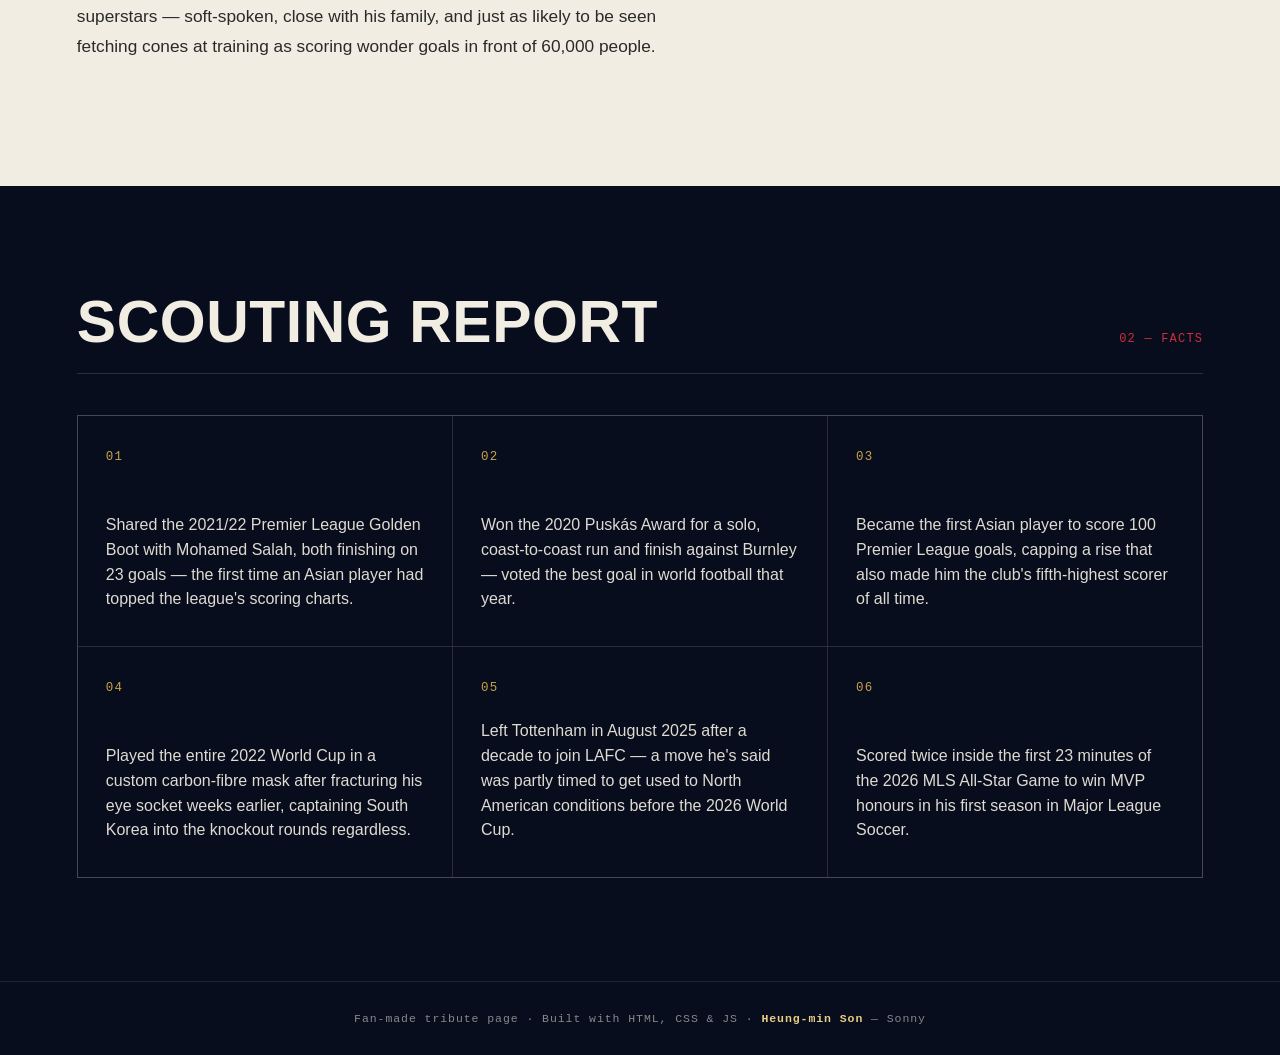
==== commit 3757f737: "Changed path of images again" ====
--- a/fanpage.html
+++ b/fanpage.html
@@ -538,9 +538,9 @@
         <div class="progress-dots" id="dots">
           <span class="active"></span><span></span><span></span>
         </div>
-        <img class="active ken" src="images/son-frame-celebration.png" alt="Son Heung-min performing his hand-framing goal celebration in a Tottenham away kit" data-index="0">
-        <img src="images/son-korea-mask.png" alt="Son Heung-min wearing a black protective mask in a South Korea kit" data-index="1">
-        <img src="images/son-club-portrait.png" alt="Studio portrait of Son Heung-min in a Tottenham home kit" data-index="2">
+        <img class="active ken" src="son-frame-celebration.png" alt="Son Heung-min performing his hand-framing goal celebration in a Tottenham away kit" data-index="0">
+        <img src="son-korea-mask.png" alt="Son Heung-min wearing a black protective mask in a South Korea kit" data-index="1">
+        <img src="son-club-portrait.png" alt="Studio portrait of Son Heung-min in a Tottenham home kit" data-index="2">
         <div class="viewer-caption show" id="captionBox">
           <span class="vc-tag mono" id="capTag">Celebration</span>
           <p id="capText">"The Frame" — Son's trademark celebration, taking an imaginary photo of the moment after he scores.</p>
